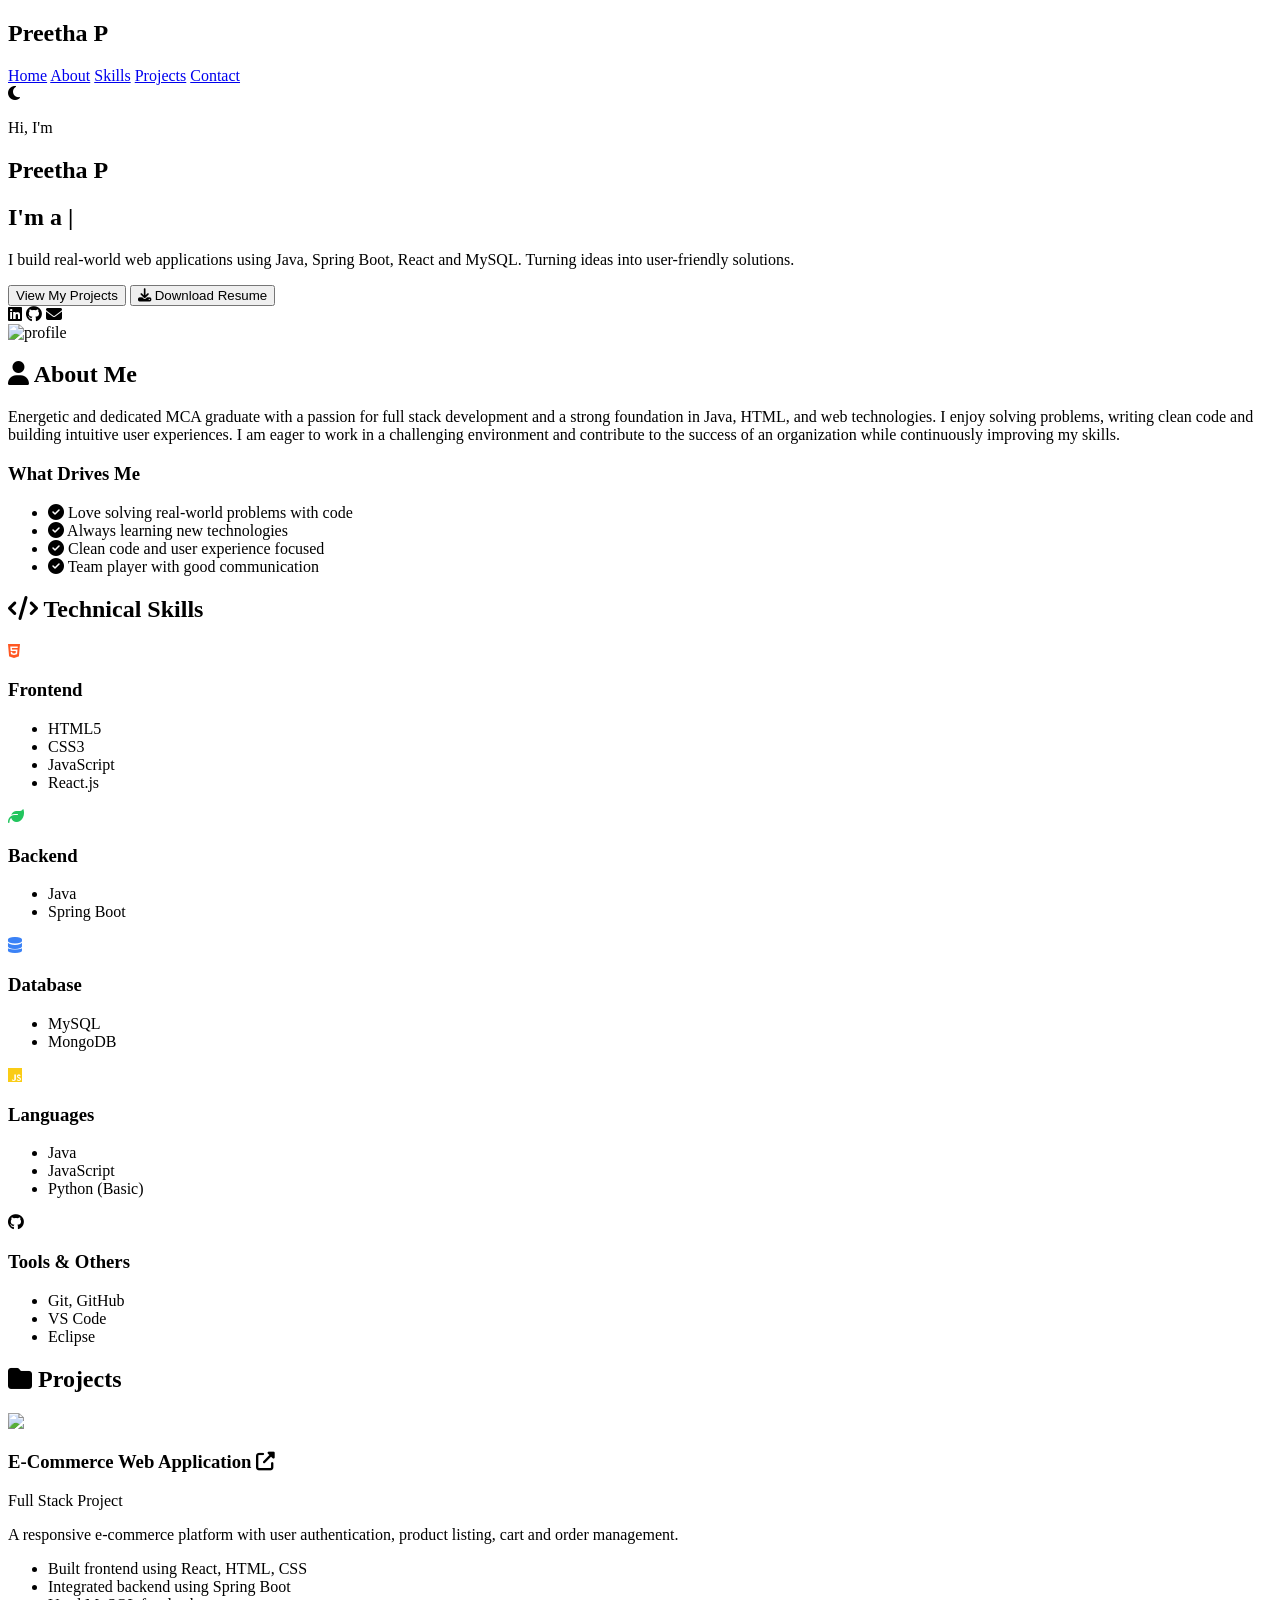
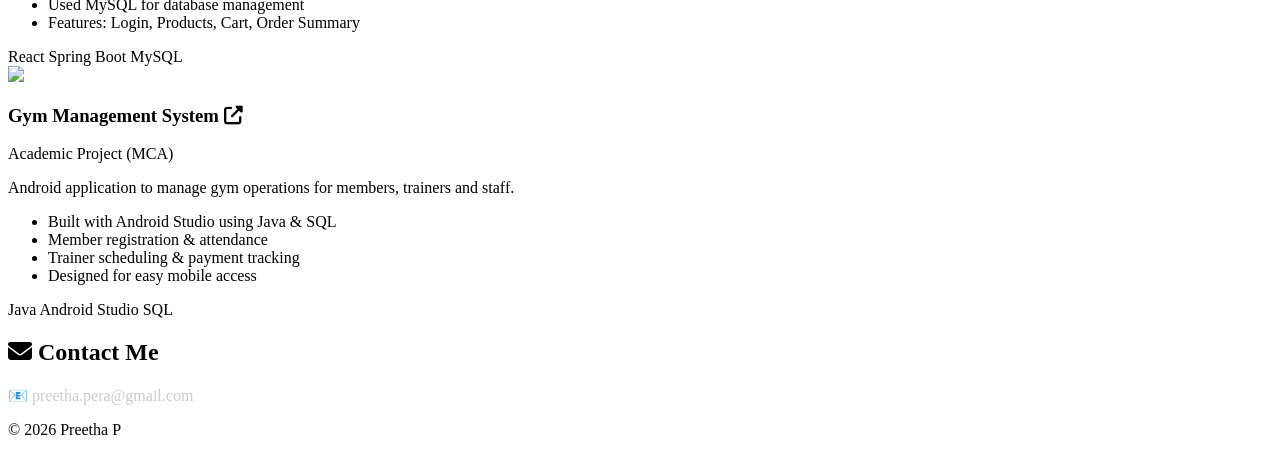
==== index.html @ 81ce12eb "Update index.html" ====
<!DOCTYPE html>
<html lang="en">
<head>
<meta charset="UTF-8">
<meta name="viewport" content="width=device-width, initial-scale=1.0">
<title>Preetha P Portfolio</title>

<!-- FONT -->
<link href="https://fonts.googleapis.com/css2?family=Poppins:wght@300;500;700&display=swap" rel="stylesheet">

<!-- ICONS -->
<link rel="stylesheet" href="https://cdnjs.cloudflare.com/ajax/libs/font-awesome/6.5.0/css/all.min.css">
<link rel="stylesheet" href="css/style.css"/>
</head>

<body>

<header>
    <h2>Preetha P</h2>
    <nav>
        <a href="#home">Home</a>
        <a href="#about">About</a>
        <a href="#skills">Skills</a>
        <a href="#projects">Projects</a>
        <a href="#contact">Contact</a>
    </nav>
    <i class="fa-solid fa-moon" onclick="toggleMode()" style="cursor:pointer;"></i>
</header>

<!-- HERO -->
<section class="hero" id="home">

    <div class="hero-left">
        <p class="intro">Hi, I'm</p>

        <h1>Preetha <span>P</span></h1>

        <h2>
            I'm a <span id="typing"></span><span class="cursor">|</span>
        </h2>

        <p class="desc">
            I build real-world web applications using Java, Spring Boot, React and MySQL.
            Turning ideas into user-friendly solutions.
        </p>

        <div class="buttons">
            <button class="btn-primary">View My Projects</button>

            <a href="./images/Preetha_P_FullStack_Resume .pdf" download>
                <button class="btn-outline">
                    <i class="fa-solid fa-download"></i> Download Resume
                </button>
            </a>
        </div>

        <div class="social-icons">
            <i class="fa-brands fa-linkedin"></i>
            <i class="fa-brands fa-github"></i>
            <i class="fa-solid fa-envelope"></i>
        </div>
    </div>

    <div class="hero-right">
        <img src="./images/your-photo.jpg" alt="profile">
    </div>

</section>

<!-- ABOUT -->
<section class="about-section" id="about">

    <!-- LEFT SIDE -->
    <div class="about-left">
        <h2><i class="fa-solid fa-user"></i> About Me</h2>

        <p>
            Energetic and dedicated MCA graduate with a passion for full stack 
            development and a strong foundation in Java, HTML, and web technologies. 
            I enjoy solving problems, writing clean code and building intuitive user experiences. 
            I am eager to work in a challenging environment and contribute to the success 
            of an organization while continuously improving my skills.
        </p>
    </div>

    <!-- RIGHT SIDE -->
    <div class="about-right">
        <h3>What Drives Me</h3>

        <ul>
            <li><i class="fa-solid fa-circle-check"></i> Love solving real-world problems with code</li>
            <li><i class="fa-solid fa-circle-check"></i> Always learning new technologies</li>
            <li><i class="fa-solid fa-circle-check"></i> Clean code and user experience focused</li>
            <li><i class="fa-solid fa-circle-check"></i> Team player with good communication</li>
        </ul>
    </div>

</section>

<!-- SKILLS -->
<section class="section" id="skills">
    <h2 class="skills-title">
        <i class="fa-solid fa-code"></i> Technical Skills
    </h2>

    <div class="skills-container">

        <div class="skill-card">
            <i class="fa-brands fa-html5 skill-icon" style="color:#ff5722;"></i>
            <h3>Frontend</h3>
            <ul>
                <li>HTML5</li>
                <li>CSS3</li>
                <li>JavaScript</li>
                <li>React.js</li>
            </ul>
        </div>

        <div class="skill-card">
            <i class="fa-solid fa-leaf skill-icon" style="color:#22c55e;"></i>
            <h3>Backend</h3>
            <ul>
                <li>Java</li>
                <li>Spring Boot</li>
            </ul>
        </div>

        <div class="skill-card">
            <i class="fa-solid fa-database skill-icon" style="color:#3b82f6;"></i>
            <h3>Database</h3>
            <ul>
                <li>MySQL</li>
                <li>MongoDB</li>
            </ul>
        </div>

        <div class="skill-card">
            <i class="fa-brands fa-js skill-icon" style="color:#facc15;"></i>
            <h3>Languages</h3>
            <ul>
                <li>Java</li>
                <li>JavaScript</li>
                <li>Python (Basic)</li>
            </ul>
        </div>

        <div class="skill-card">
            <i class="fa-brands fa-github skill-icon"></i>
            <h3>Tools & Others</h3>
            <ul>
                <li>Git, GitHub</li>
                <li>VS Code</li>
                <li>Eclipse</li>
            </ul>
        </div>

    </div>
</section>

<!-- PROJECTS -->
<section class="projects-section" id="projects">

    <h2 class="project-title">
        <i class="fa-solid fa-folder"></i> Projects
    </h2>

    <div class="projects-container">

        <!-- PROJECT 1 -->
        <div class="project-card">

            <img src="./images/ecomerece.jpg" class="project-img">

            <div class="project-content">
                <h3>
                    E-Commerce Web Application 
                    <i class="fa-solid fa-up-right-from-square"></i>
                </h3>

                <span class="tag">Full Stack Project</span>

                <p>
                    A responsive e-commerce platform with user authentication, 
                    product listing, cart and order management.
                </p>

                <ul>
                    <li>Built frontend using React, HTML, CSS</li>
                    <li>Integrated backend using Spring Boot</li>
                    <li>Used MySQL for database management</li>
                    <li>Features: Login, Products, Cart, Order Summary</li>
                </ul>

                <div class="tech">
                    <span>React</span>
                    <span>Spring Boot</span>
                    <span>MySQL</span>
                </div>
            </div>

        </div>

        <!-- PROJECT 2 -->
        <div class="project-card">

            <img src="./images/gym.jpg" class="project-img">

            <div class="project-content">
                <h3>
                    Gym Management System 
                    <i class="fa-solid fa-up-right-from-square"></i>
                </h3>

                <span class="tag">Academic Project (MCA)</span>

                <p>
                    Android application to manage gym operations for members, trainers and staff.
                </p>

                <ul>
                    <li>Built with Android Studio using Java & SQL</li>
                    <li>Member registration & attendance</li>
                    <li>Trainer scheduling & payment tracking</li>
                    <li>Designed for easy mobile access</li>
                </ul>

                <div class="tech">
                    <span>Java</span>
                    <span>Android Studio</span>
                    <span>SQL</span>
                </div>
            </div>

        </div>

    </div>

</section>

<!-- CONTACT -->
<section class="section contact" id="contact">
    <h2><i class="fa-solid fa-envelope"></i> Contact Me</h2>
<p style="margin-top:10px; color:#ccc;">
    📧 preetha.pera@gmail.com

</p>
    

    
</section>

<footer>
    <p>© 2026 Preetha P</p>
</footer>

<!-- JAVASCRIPT -->
<script src="./js/javascript.js">
</script>

</body>
</html>
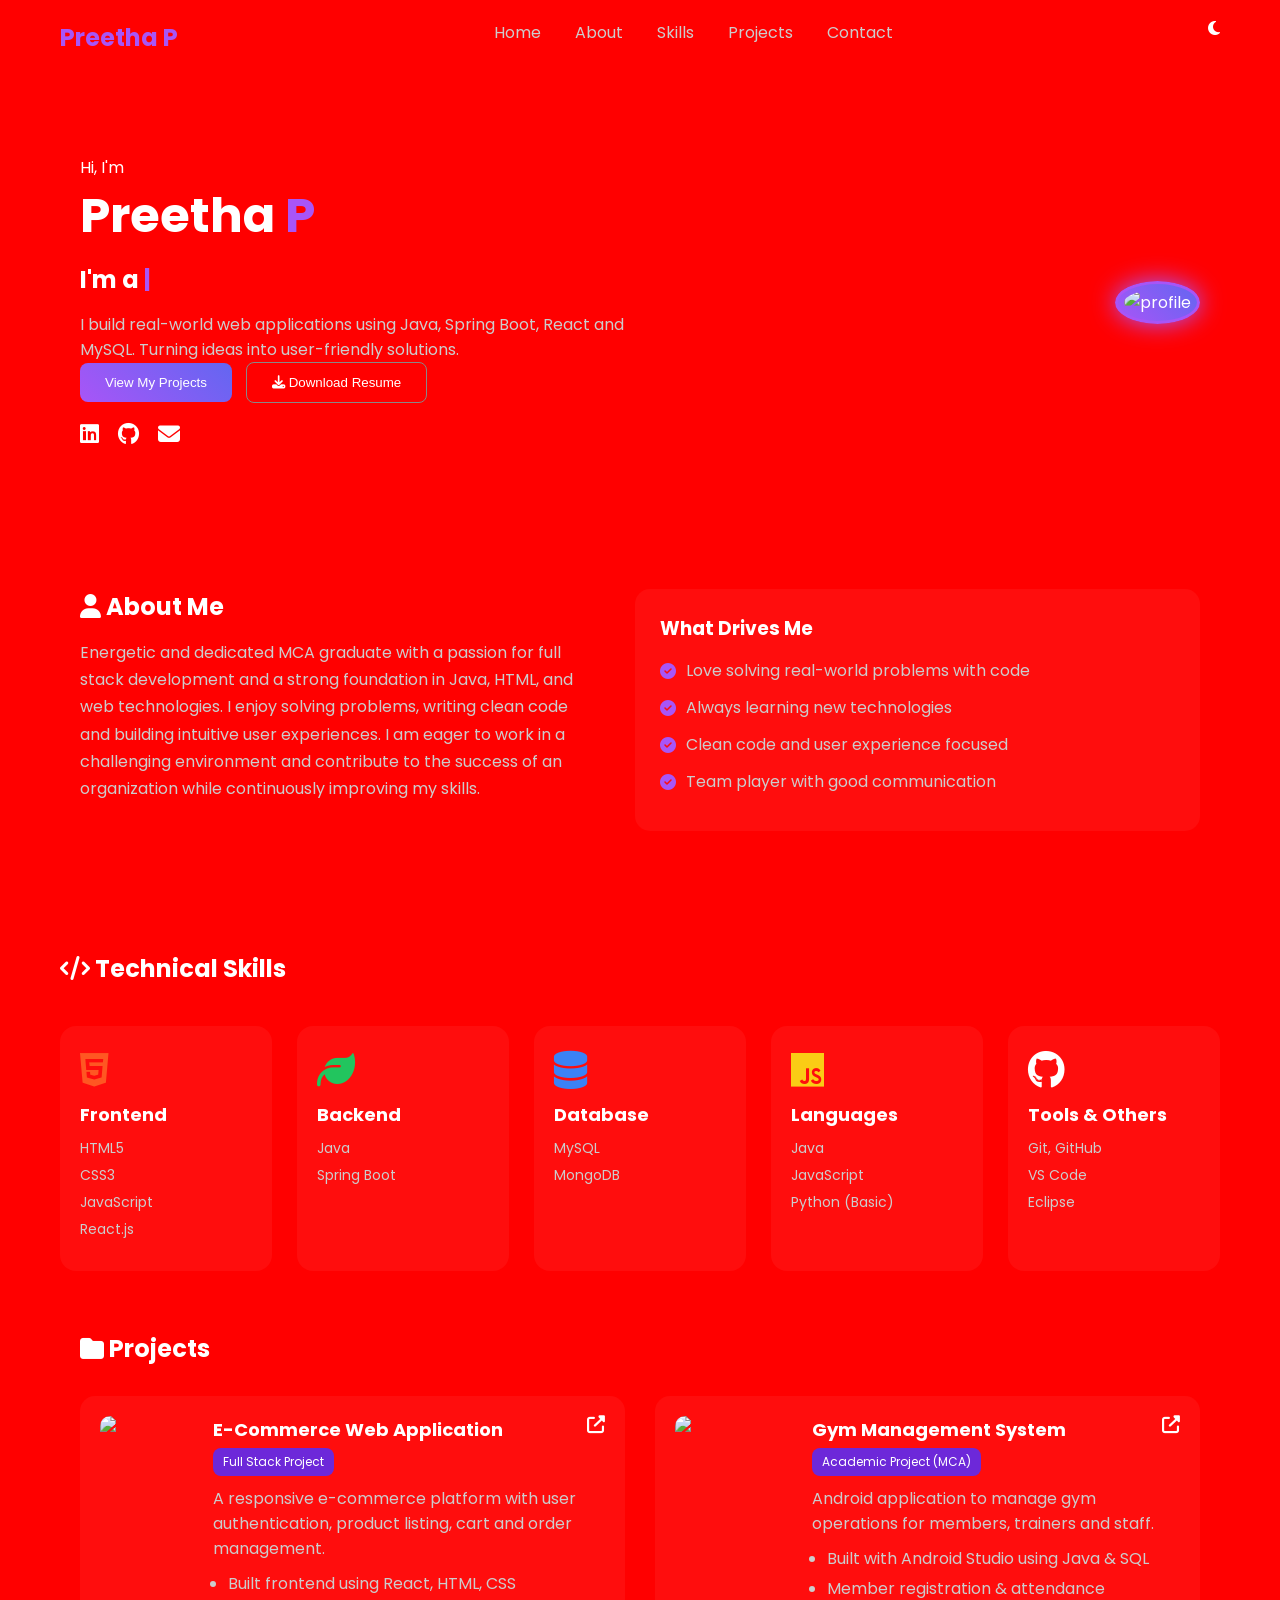
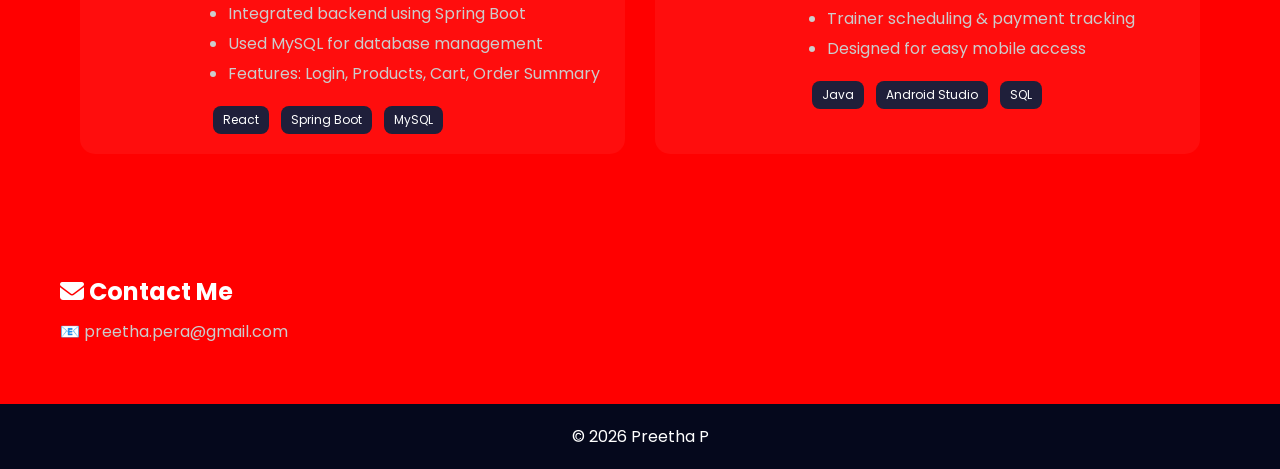
==== commit f45b69cd: "Update index.html" ====
--- a/index.html
+++ b/index.html
@@ -10,7 +10,7 @@
 
 <!-- ICONS -->
 <link rel="stylesheet" href="https://cdnjs.cloudflare.com/ajax/libs/font-awesome/6.5.0/css/all.min.css">
-<link rel="stylesheet" href="css/style.css"/>
+<link rel="stylesheet" href="style.css"/>
 </head>
 
 <body>
--- a/style.css
+++ b/style.css
@@ -0,0 +1,498 @@
+* {
+    margin: 0;
+    padding: 0;
+    box-sizing: border-box;
+}
+
+body {
+    font-family: 'Poppins', sans-serif;
+    background: radial-gradient(circle at top, #1a1f4f, #0b0f2f);
+    color: white;
+    scroll-behavior: smooth;
+    background:red !important;
+}
+
+/* NAVBAR */
+header {
+    display: flex;
+    justify-content: space-between;
+    padding: 20px 60px;
+}
+
+header h2 {
+    color: #a855f7;
+}
+
+nav a {
+    margin: 0 15px;
+    text-decoration: none;
+    color: #ccc;
+    transition: 0.3s;
+}
+
+nav a:hover {
+    color: white;
+}
+/* HERO */
+body {
+    background: radial-gradient(circle at top, #1a1f4f, #0b0f2f);
+    color: white;
+    font-family: 'Poppins', sans-serif;
+}
+
+
+/* HERO */
+.hero {
+    display: flex;
+    justify-content: space-between;
+    align-items: center;
+    padding: 80px;
+}
+
+/* LEFT */
+.hero-left {
+    max-width: 50%;
+}
+
+.hero-left h1 {
+    font-size: 48px;
+}
+
+.hero-left h1 span {
+    color: #a855f7;
+}
+
+.hero-left h2 {
+    margin-top: 10px;
+    font-size: 24px;
+}
+
+.hero-left h2 span {
+    color: #a855f7;
+}
+
+.desc {
+    margin-top: 15px;
+    color: #ccc;
+}
+
+/* BUTTONS */
+.btn-primary {
+    padding: 12px 25px;
+    background: linear-gradient(45deg, #a855f7, #6366f1);
+    border: none;
+    color: white;
+    border-radius: 8px;
+    margin-right: 10px;
+    cursor: pointer;
+}
+
+.btn-outline {
+    padding: 12px 25px;
+    border: 1px solid #888;
+    background: transparent;
+    color: white;
+    border-radius: 8px;
+}
+
+.btn-outline:hover {
+    border-color: #a855f7;
+}
+
+/* HERO */
+.hero {
+    display: flex;
+    justify-content: space-between;
+    align-items: center;
+    padding: 80px;
+}
+
+/* LEFT */
+.hero-left {
+    max-width: 50%;
+}
+
+.hero-left h1 {
+    font-size: 48px;
+}
+
+.hero-left h1 span {
+    color: #a855f7;
+}
+
+.hero-left h2 {
+    margin-top: 10px;
+    font-size: 24px;
+}
+
+.hero-left h2 span {
+    color: #a855f7;
+}
+
+.desc {
+    margin-top: 15px;
+    color: #ccc;
+}
+
+/* BUTTONS */
+.btn-primary {
+    padding: 12px 25px;
+    background: linear-gradient(45deg, #a855f7, #6366f1);
+    border: none;
+    color: white;
+    border-radius: 8px;
+    margin-right: 10px;
+    cursor: pointer;
+}
+
+.btn-outline {
+    padding: 12px 25px;
+    border: 1px solid #888;
+    background: transparent;
+    color: white;
+    border-radius: 8px;
+}
+
+.btn-outline:hover {
+    border-color: #a855f7;
+}
+
+/* ICONS */
+.social-icons i {
+    font-size: 22px;
+    margin-right: 15px;
+    margin-top: 20px;
+    cursor: pointer;
+}
+
+.social-icons i:hover {
+    color: #a855f7;
+}
+
+/* IMAGE GLOW */
+.hero-right img {
+    width: 280px;
+    border-radius: 50%;
+    padding: 6px;
+    background: linear-gradient(45deg, #a855f7, #6366f1);
+    box-shadow: 0 0 35px #a855f7;
+}
+
+/* CURSOR */
+.cursor {
+    animation: blink 1s infinite;
+}
+
+@keyframes blink {
+    50% { opacity: 0; }
+}
+
+/* LIGHT MODE */
+.light-mode {
+    background: white;
+    color: black;
+}
+
+/* BUTTON */
+.btn {
+    margin-top: 20px;
+    padding: 12px 25px;
+    border: none;
+    background: linear-gradient(45deg, #a855f7, #6366f1);
+    color: white;
+    cursor: pointer;
+    border-radius: 8px;
+    margin-right: 10px;
+    transition: 0.3s;
+}
+
+.btn:hover {
+    transform: scale(1.05);
+}
+
+/* ICONS */
+.icons {
+    margin-top: 15px;
+}
+
+.icons i {
+    font-size: 22px;
+    margin-right: 15px;
+    cursor: pointer;
+}
+
+.icons i:hover {
+    color: #a855f7;
+}
+
+/* IMAGE */
+.hero img {
+    width: 260px;
+    border-radius: 50%;
+    border: 3px solid #a855f7;
+    box-shadow: 0 0 25px #a855f7;
+}
+
+/* SECTION */
+.section {
+    padding: 60px;
+}
+/* TITLE */
+.skills-title {
+    margin-bottom: 40px;
+    font-size: 24px;
+}
+
+/* GRID (PERFECT ALIGNMENT) */
+.skills-container {
+    display: grid;
+    grid-template-columns: repeat(5, 1fr);
+    gap: 25px;
+}
+
+/* CARD */
+.skill-card {
+    background: rgba(255,255,255,0.05);
+    backdrop-filter: blur(14px);
+    padding: 25px 20px;
+    border-radius: 16px;
+    transition: 0.3s;
+    min-height: 220px;
+}
+
+/* HOVER */
+.skill-card:hover {
+    transform: translateY(-10px);
+    box-shadow: 0 0 20px rgba(168,85,247,0.4);
+}
+
+/* ICON */
+.skill-icon {
+    font-size: 38px;
+    margin-bottom: 12px;
+}
+
+/* TITLE */
+.skill-card h3 {
+    margin-bottom: 10px;
+    font-size: 18px;
+}
+
+/* LIST */
+.skill-card ul {
+    list-style: none;
+    padding: 0;
+}
+
+.skill-card ul li {
+    margin: 6px 0;
+    color: #ccc;
+    font-size: 14px;
+}
+
+/* 🔥 MOBILE RESPONSIVE */
+@media (max-width: 1000px) {
+    .skills-container {
+        grid-template-columns: repeat(2, 1fr);
+    }
+}
+
+/* ABOUT SECTION */
+.about-section {
+    display: flex;
+    gap: 40px;
+    padding: 60px 80px;
+}
+
+/* LEFT */
+.about-left {
+    flex: 1;
+}
+
+.about-left h2 {
+    margin-bottom: 15px;
+}
+
+.about-left p {
+    color: #ccc;
+    line-height: 1.7;
+}
+
+/* RIGHT CARD */
+.about-right {
+    flex: 1;
+    background: rgba(255,255,255,0.05);
+    backdrop-filter: blur(12px);
+    padding: 25px;
+    border-radius: 15px;
+}
+
+/* TITLE */
+.about-right h3 {
+    margin-bottom: 15px;
+}
+
+/* LIST */
+.about-right ul {
+    list-style: none;
+    padding: 0;
+}
+
+.about-right li {
+    margin: 12px 0;
+    color: #ccc;
+    display: flex;
+    align-items: center;
+}
+
+/* ICON */
+.about-right i {
+    color: #a855f7;
+    margin-right: 10px;
+}
+
+/* 🔥 HOVER EFFECT */
+.about-right:hover {
+    box-shadow: 0 0 20px rgba(168,85,247,0.4);
+    transform: translateY(-5px);
+    transition: 0.3s;
+}
+
+/* 📱 MOBILE */
+@media (max-width: 900px) {
+    .about-section {
+        flex-direction: column;
+    }
+}
+/* TITLE */
+.project-title {
+    margin-bottom: 30px;
+    padding-left: 80px;
+}
+
+/* CONTAINER */
+.projects-container {
+    display: flex;
+    gap: 30px;
+    padding: 0 80px 60px;
+}
+
+/* CARD */
+.project-card {
+    display: flex;
+    gap: 20px;
+    background: rgba(255,255,255,0.05);
+    backdrop-filter: blur(12px);
+    padding: 20px;
+    border-radius: 15px;
+    flex: 1;
+    transition: 0.3s;
+}
+
+/* HOVER */
+.project-card:hover {
+    transform: translateY(-10px);
+    box-shadow: 0 0 20px rgba(168,85,247,0.4);
+}
+
+/* IMAGE */
+.project-img {
+    width: 200px;
+    border-radius: 10px;
+}
+
+/* CONTENT */
+.project-content h3 {
+    display: flex;
+    justify-content: space-between;
+    font-size: 18px;
+}
+
+.project-content p {
+    margin: 10px 0;
+    color: #ccc;
+}
+
+/* TAG */
+.tag {
+    display: inline-block;
+    background: #6d28d9;
+    padding: 5px 10px;
+    border-radius: 8px;
+    font-size: 12px;
+    margin-top: 5px;
+}
+
+/* LIST */
+.project-content ul {
+    margin: 10px 0;
+    padding-left: 15px;
+}
+
+.project-content ul li {
+    margin: 5px 0;
+    color: #ccc;
+}
+
+/* TECH STACK */
+.tech span {
+    display: inline-block;
+    background: #1f1f3a;
+    padding: 5px 10px;
+    border-radius: 8px;
+    margin-right: 8px;
+    margin-top: 10px;
+    font-size: 12px;
+}
+
+/* 📱 MOBILE */
+@media (max-width: 900px) {
+    .projects-container {
+        flex-direction: column;
+    }
+
+    .project-card {
+        flex-direction: column;
+    }
+
+    .project-img {
+        width: 100%;
+    }
+}
+
+/* CARDS */
+.cards {
+    display: flex;
+    gap: 20px;
+}
+
+.card {
+    background: rgba(255,255,255,0.05);
+    backdrop-filter: blur(10px);
+    padding: 20px;
+    border-radius: 12px;
+    flex: 1;
+    transition: 0.3s;
+}
+
+.card:hover {
+    transform: translateY(-8px);
+    box-shadow: 0 0 15px rgba(168,85,247,0.4);
+}
+
+/* CONTACT */
+.contact input, .contact textarea {
+    width: 100%;
+    margin: 10px 0;
+    padding: 12px;
+    border: none;
+    border-radius: 6px;
+}
+
+/* FOOTER */
+footer {
+    text-align: center;
+    padding: 20px;
+    background: #05081c;
+}
+
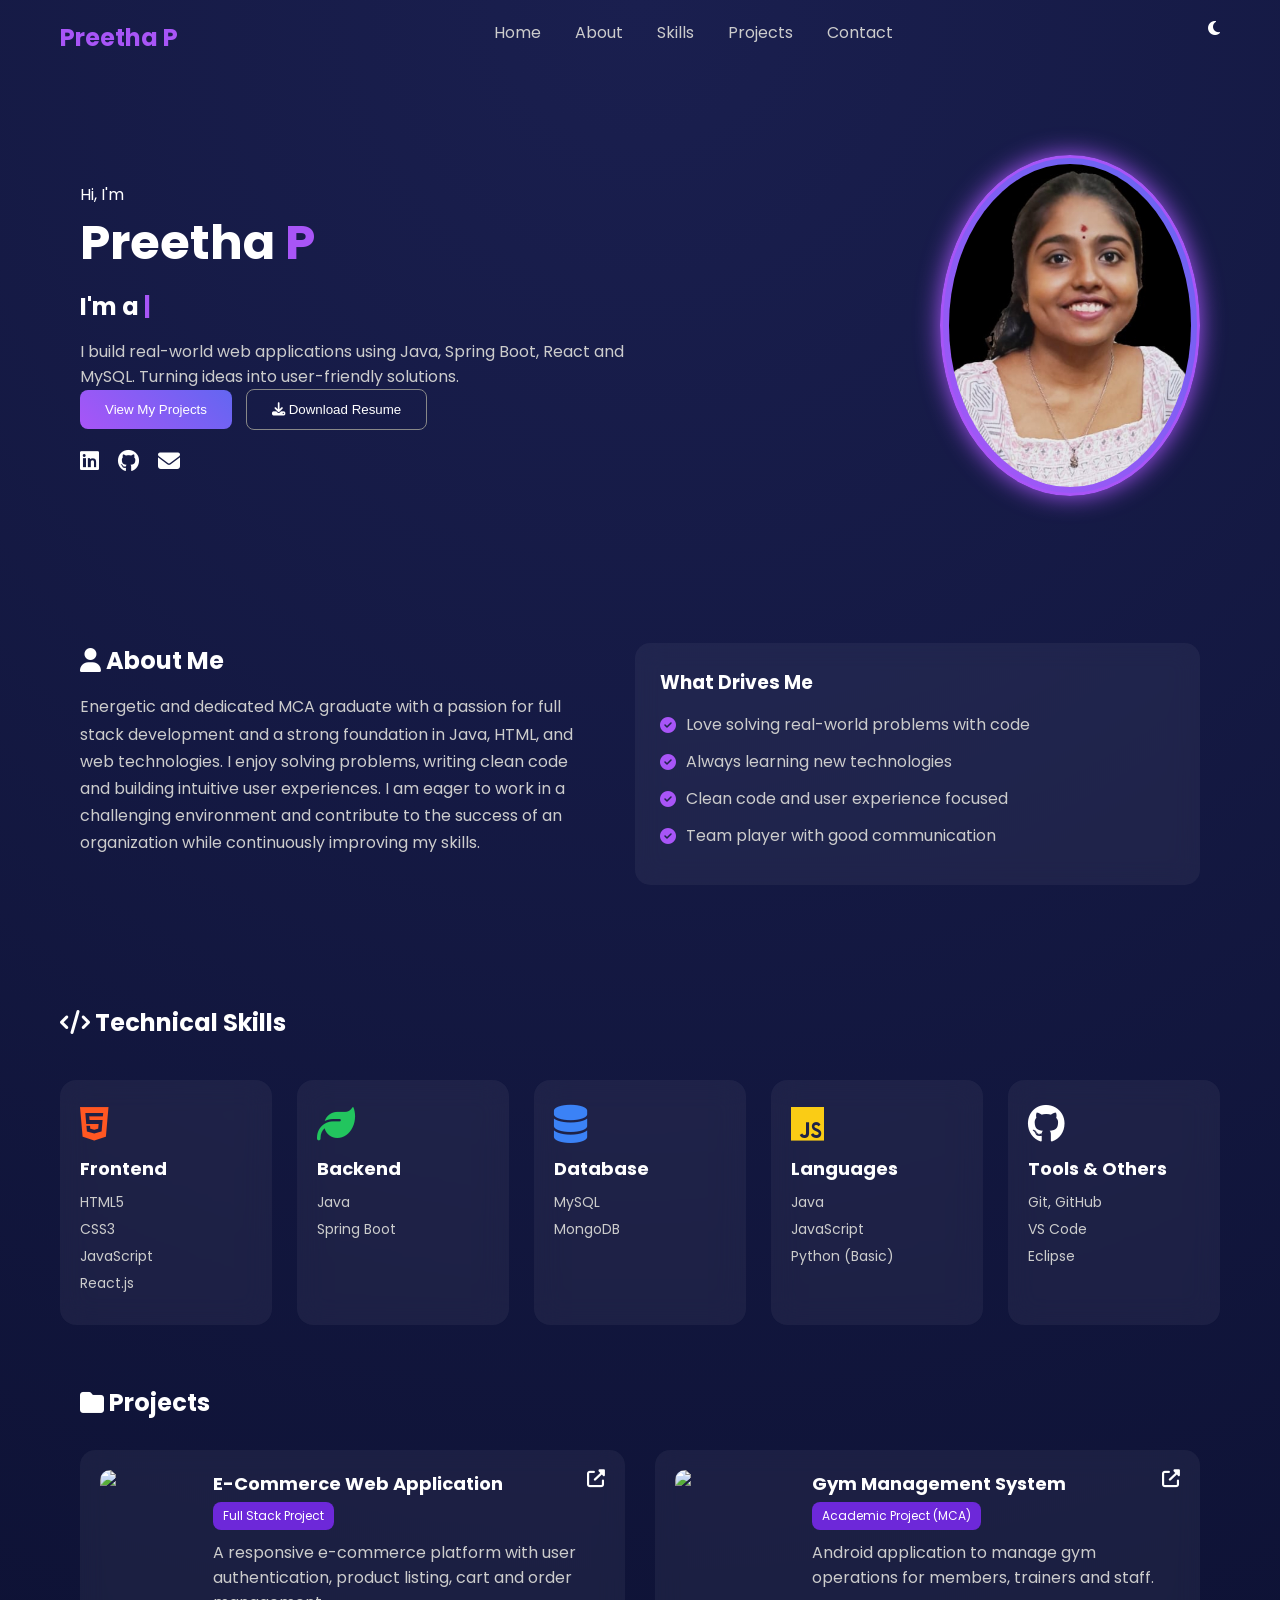
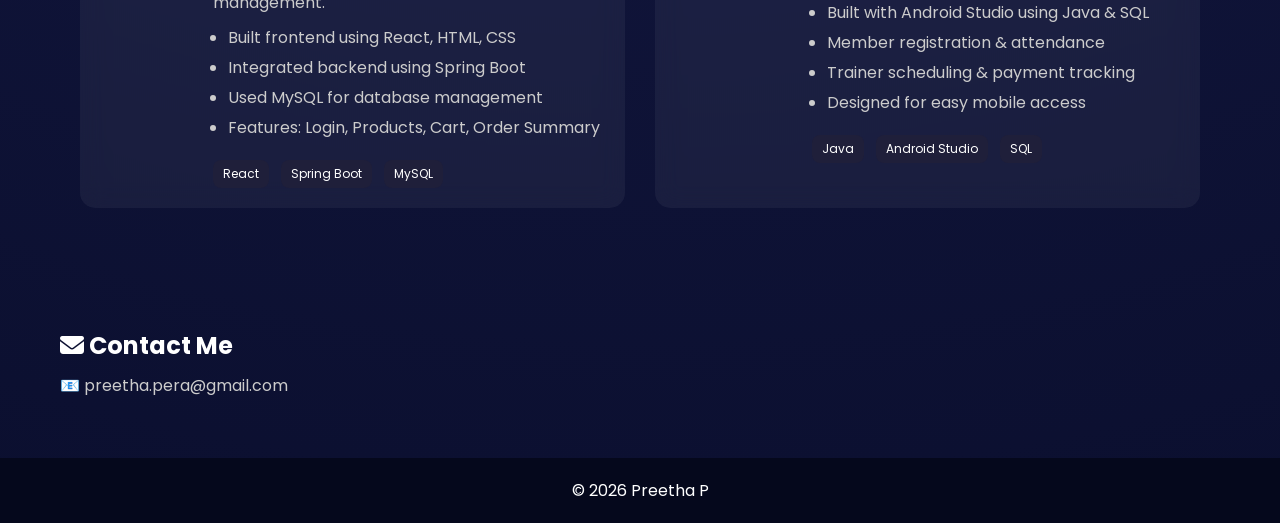
==== commit c4f040f6: "Update index.html" ====
--- a/index.html
+++ b/index.html
@@ -62,7 +62,7 @@
     </div>
 
     <div class="hero-right">
-        <img src="./images/your-photo.jpg" alt="profile">
+        <img src="your-photo.jpg" alt="profile">
     </div>
 
 </section>
--- a/style.css
+++ b/style.css
@@ -9,7 +9,7 @@
     background: radial-gradient(circle at top, #1a1f4f, #0b0f2f);
     color: white;
     scroll-behavior: smooth;
-    background:red !important;
+    
 }
 
 /* NAVBAR */
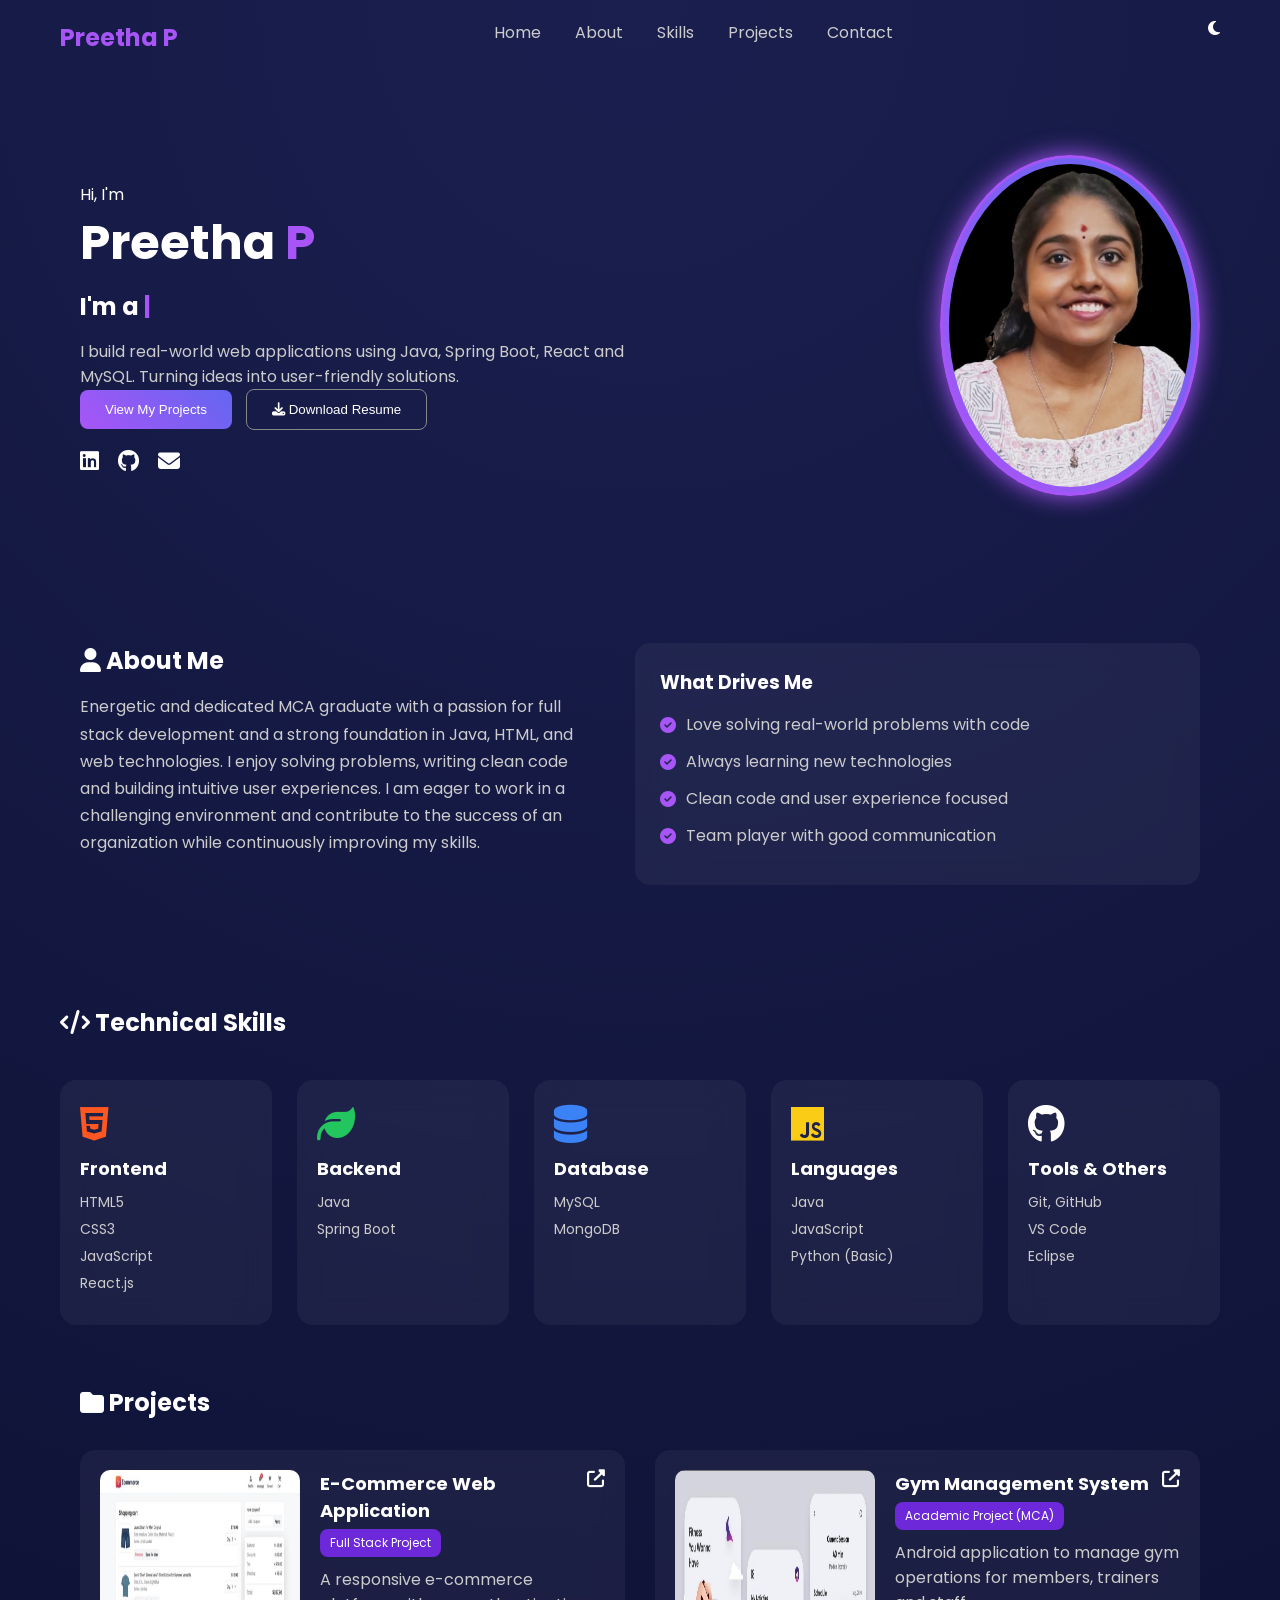
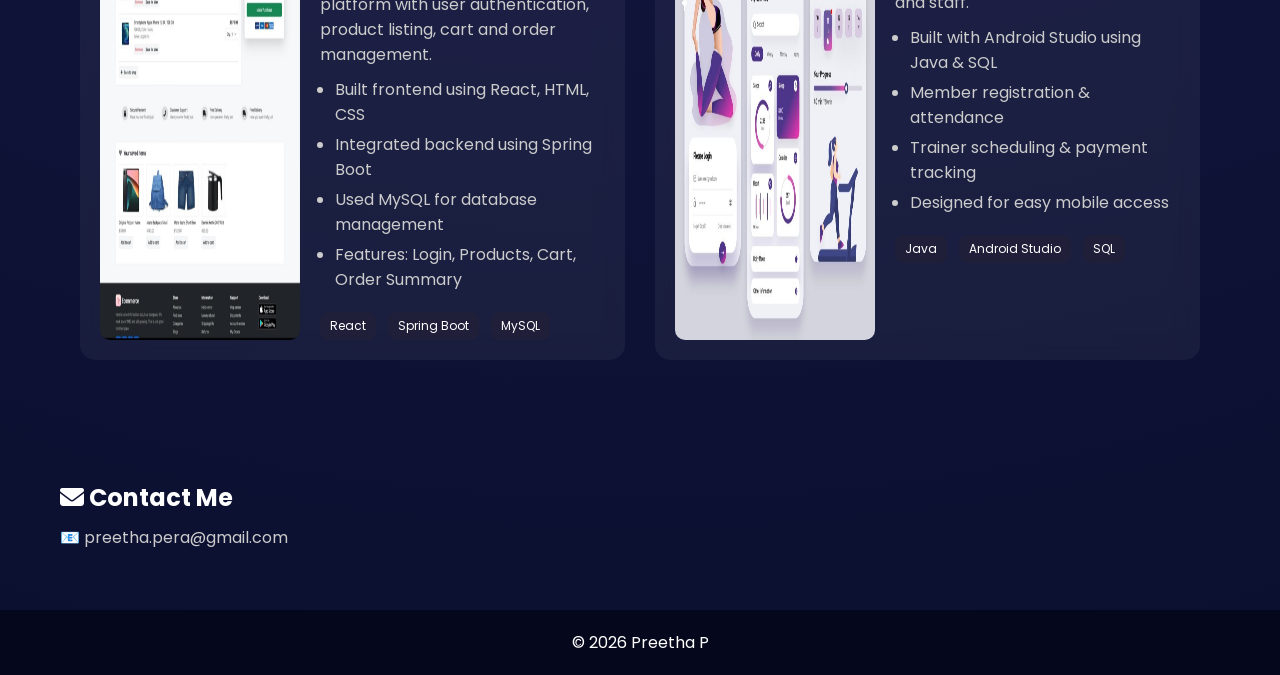
==== commit d814c951: "Update index.html" ====
--- a/index.html
+++ b/index.html
@@ -47,7 +47,7 @@
         <div class="buttons">
             <button class="btn-primary">View My Projects</button>
 
-            <a href="./images/Preetha_P_FullStack_Resume .pdf" download>
+            <a href="Preetha_P_FullStack_Resume .pdf" download>
                 <button class="btn-outline">
                     <i class="fa-solid fa-download"></i> Download Resume
                 </button>
@@ -169,7 +169,7 @@
         <!-- PROJECT 1 -->
         <div class="project-card">
 
-            <img src="./images/ecomerece.jpg" class="project-img">
+            <img src="ecomerece.jpg" class="project-img">
 
             <div class="project-content">
                 <h3>
@@ -203,7 +203,7 @@
         <!-- PROJECT 2 -->
         <div class="project-card">
 
-            <img src="./images/gym.jpg" class="project-img">
+            <img src="gym.jpg" class="project-img">
 
             <div class="project-content">
                 <h3>
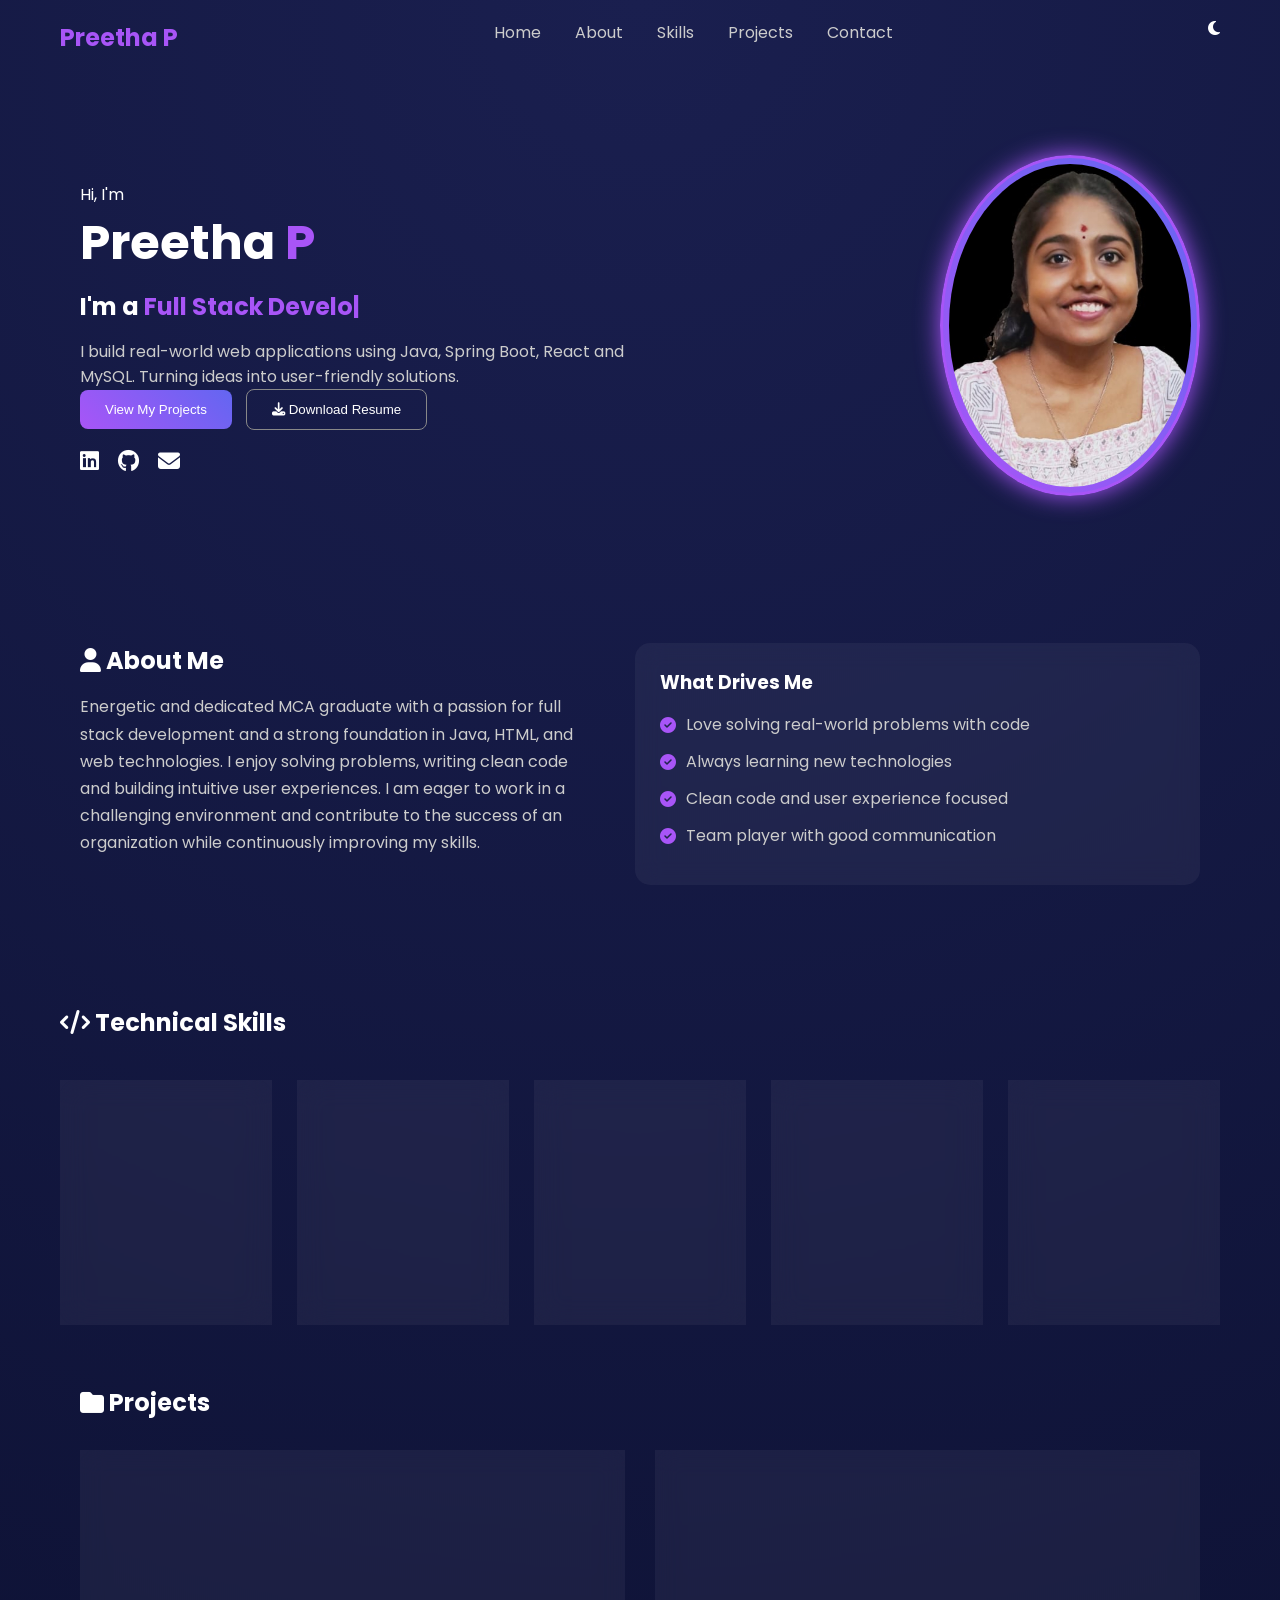
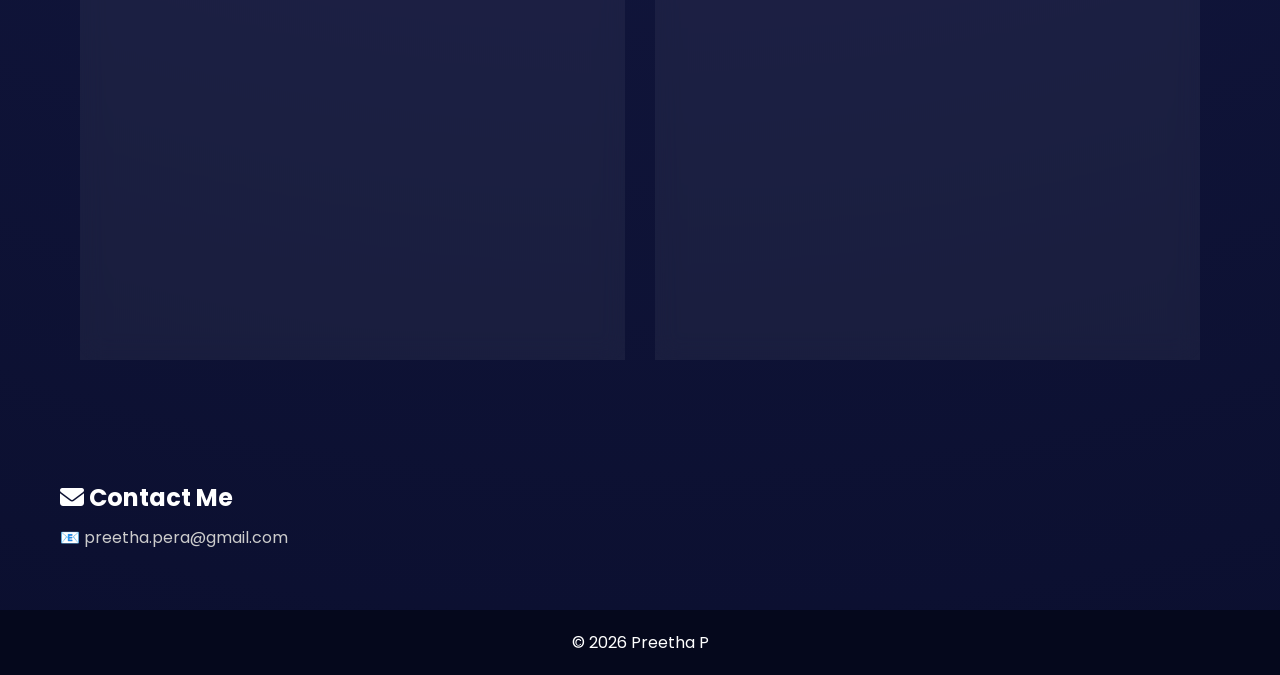
==== commit 2971bc8f: "Update index.html" ====
--- a/index.html
+++ b/index.html
@@ -254,7 +254,7 @@
 </footer>
 
 <!-- JAVASCRIPT -->
-<script src="./js/javascript.js">
+<script src="javascript.js">
 </script>
 
 </body>
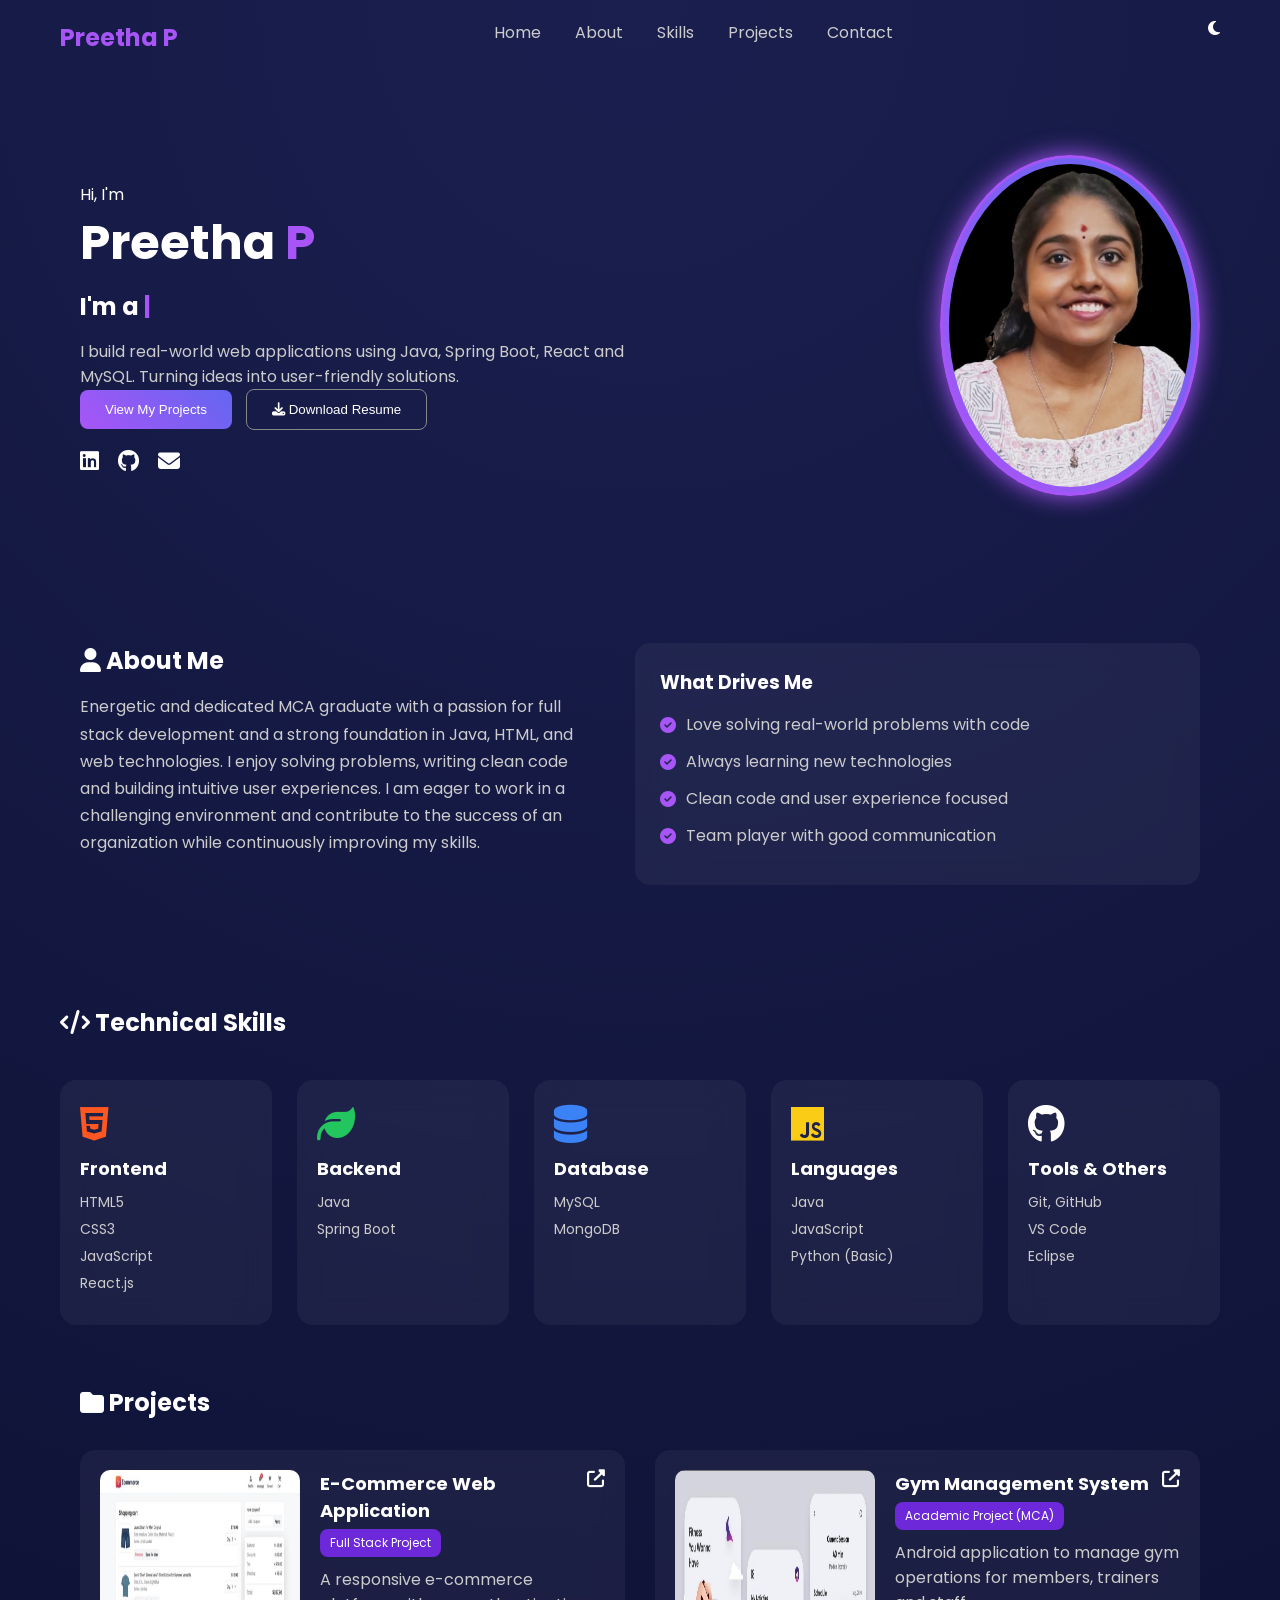
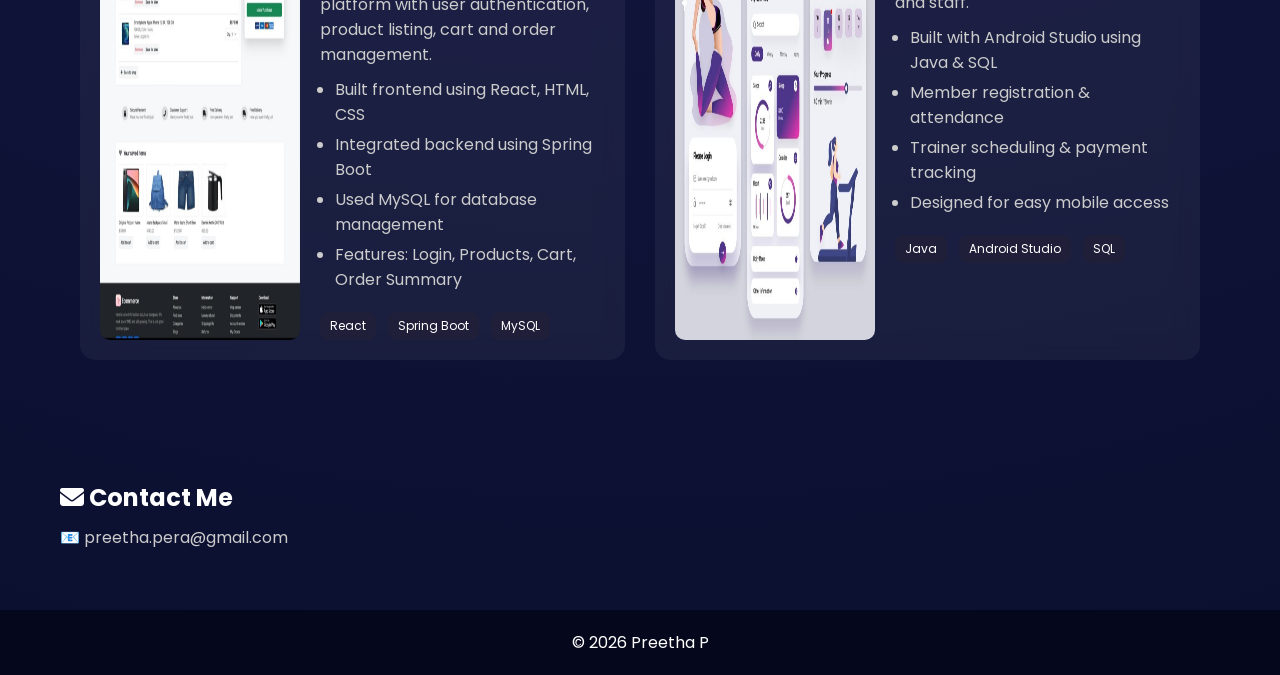
==== commit 6f2bc9d3: "Update index.html" ====
--- a/index.html
+++ b/index.html
@@ -254,7 +254,7 @@
 </footer>
 
 <!-- JAVASCRIPT -->
-<script src="javascript.js">
+<script src="./js/javascript.js">
 </script>
 
 </body>
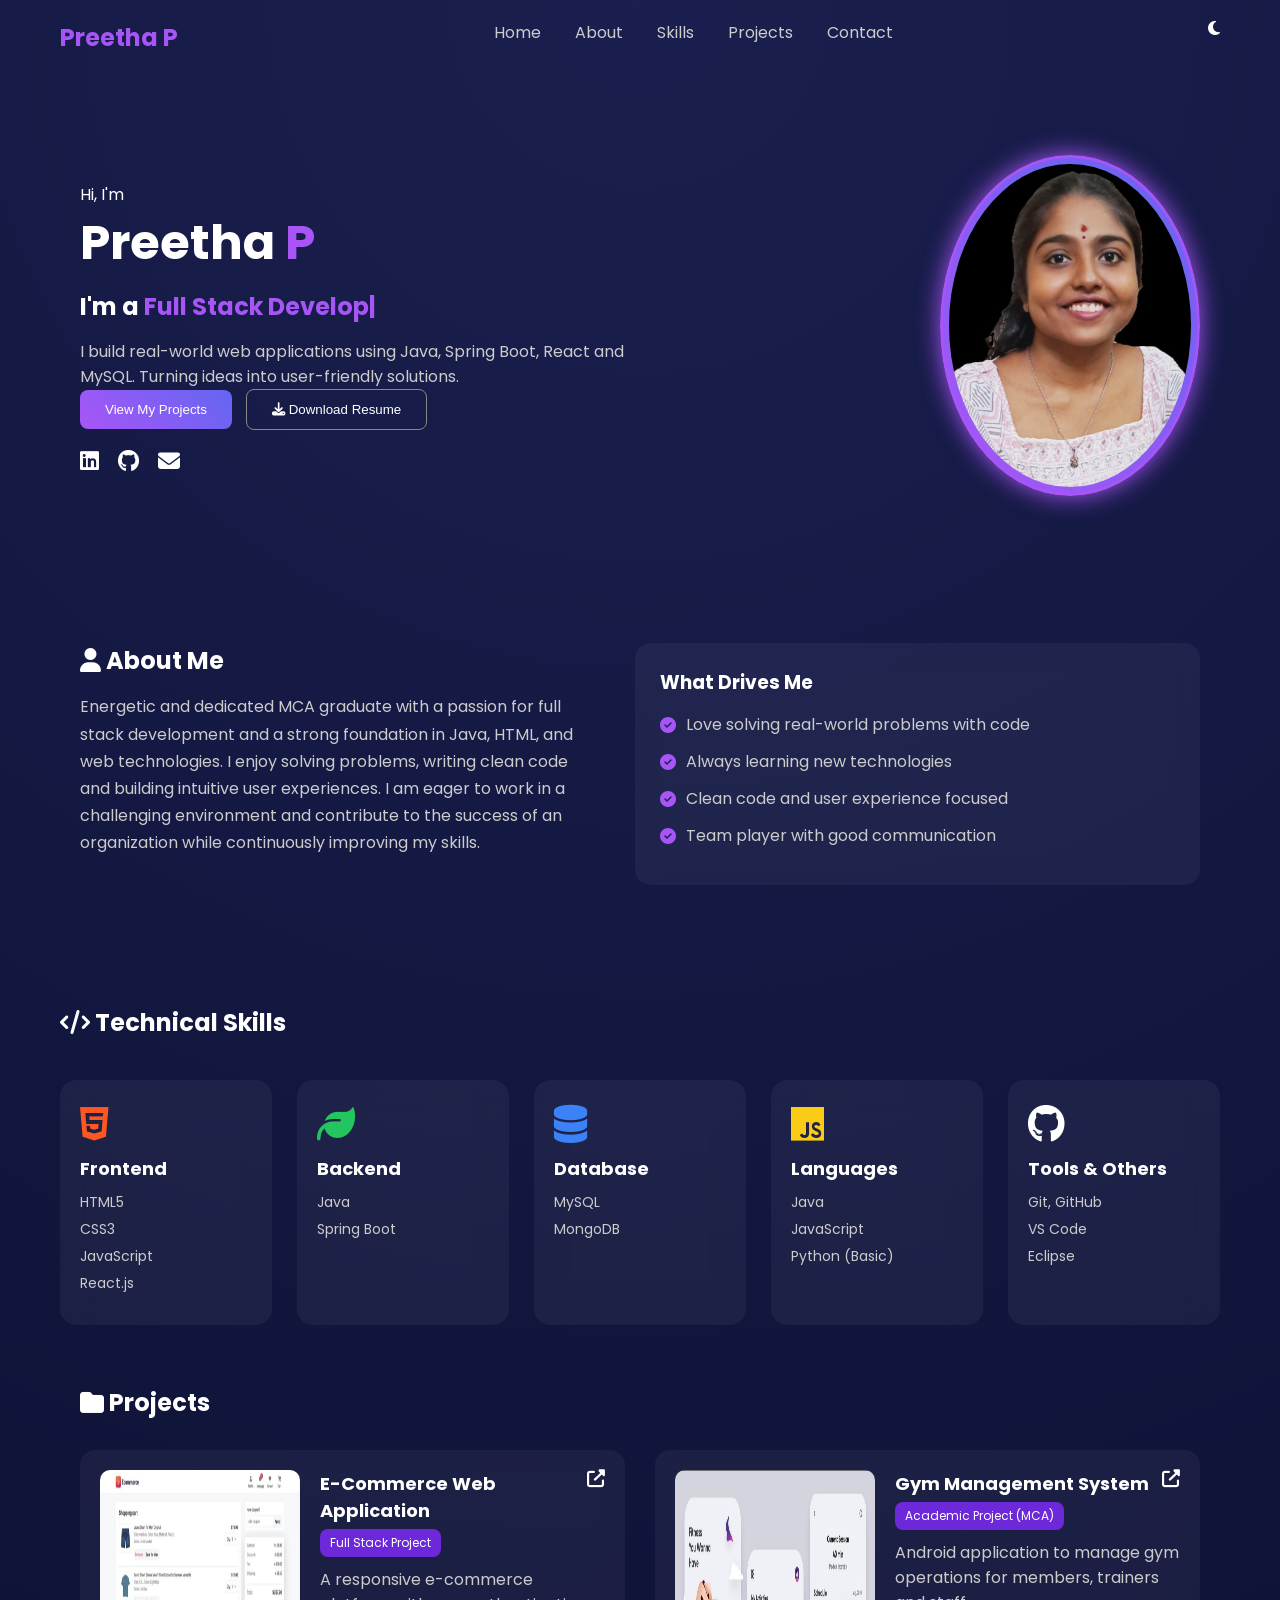
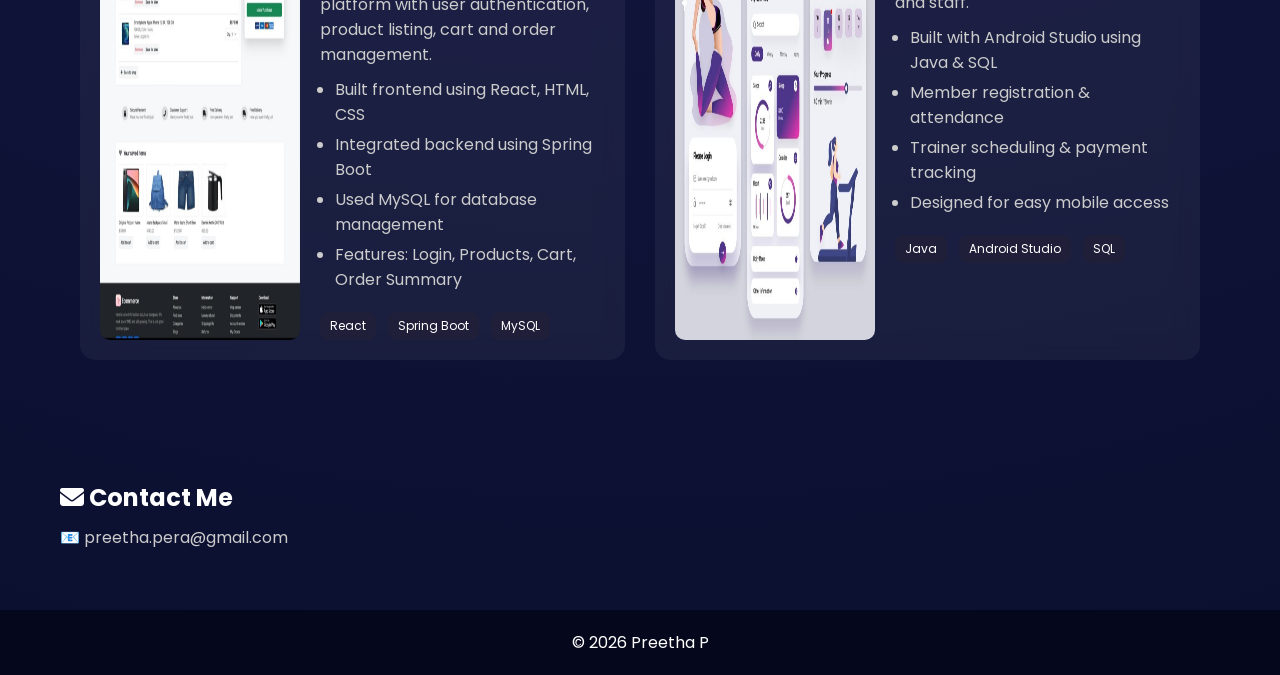
==== commit f92df481: "Update index.html" ====
--- a/index.html
+++ b/index.html
@@ -254,7 +254,7 @@
 </footer>
 
 <!-- JAVASCRIPT -->
-<script src="./js/javascript.js">
+<script src="javascript.js">
 </script>
 
 </body>
